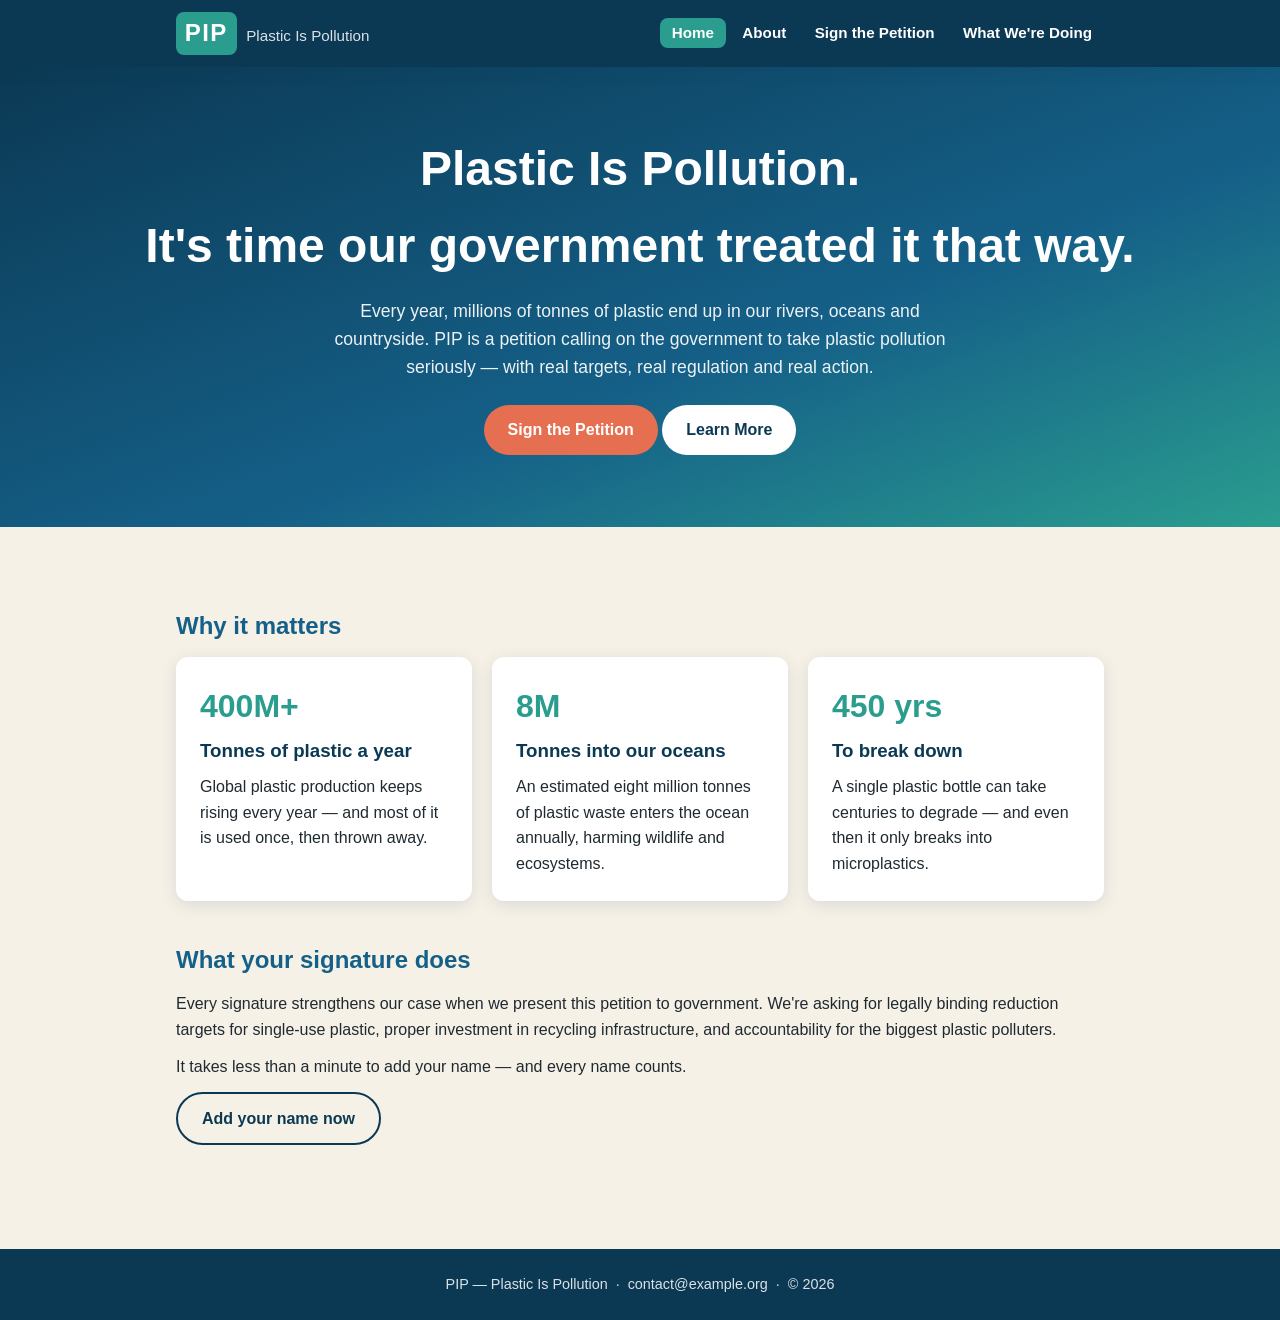
==== index.html @ 7ddf5d79 "Add PIP (Plastic Is Pollution) petition website Static site with Home, About, Sign the Petition and " ====
<!DOCTYPE html>
<html lang="en">
<head>
  <meta charset="UTF-8">
  <meta name="viewport" content="width=device-width, initial-scale=1.0">
  <title>PIP — Plastic Is Pollution</title>
  <link rel="stylesheet" href="css/styles.css">
</head>
<body>

  <header class="site-header">
    <div class="inner">
      <a class="brand" href="index.html">
        <span class="logo">PIP</span>
        <span class="tagline">Plastic Is Pollution</span>
      </a>
      <nav class="site-nav">
        <a href="index.html" class="active">Home</a>
        <a href="about.html">About</a>
        <a href="sign.html">Sign the Petition</a>
        <a href="what-we-are-doing.html">What We're Doing</a>
      </nav>
    </div>
  </header>

  <!-- EDIT ME: Hero headline and intro text -->
  <section class="hero">
    <h1>Plastic Is Pollution.<br>It's time our government treated it that way.</h1>
    <p>
      Every year, millions of tonnes of plastic end up in our rivers, oceans and
      countryside. PIP is a petition calling on the government to take plastic
      pollution seriously — with real targets, real regulation and real action.
    </p>
    <a class="btn btn-primary" href="sign.html">Sign the Petition</a>
    <a class="btn btn-secondary" href="about.html">Learn More</a>
  </section>

  <main>
    <!-- EDIT ME: These stats are placeholders — replace with sourced figures
         and add a citation for each one. -->
    <section>
      <h2>Why it matters</h2>
      <div class="card-grid">
        <div class="card">
          <span class="stat">400M+</span>
          <h3>Tonnes of plastic a year</h3>
          <p>Global plastic production keeps rising every year — and most of it is used once, then thrown away.</p>
        </div>
        <div class="card">
          <span class="stat">8M</span>
          <h3>Tonnes into our oceans</h3>
          <p>An estimated eight million tonnes of plastic waste enters the ocean annually, harming wildlife and ecosystems.</p>
        </div>
        <div class="card">
          <span class="stat">450 yrs</span>
          <h3>To break down</h3>
          <p>A single plastic bottle can take centuries to degrade — and even then it only breaks into microplastics.</p>
        </div>
      </div>
    </section>

    <!-- EDIT ME: Summary of what signing achieves -->
    <section>
      <h2>What your signature does</h2>
      <p>
        Every signature strengthens our case when we present this petition to
        government. We're asking for legally binding reduction targets for
        single-use plastic, proper investment in recycling infrastructure, and
        accountability for the biggest plastic polluters.
      </p>
      <p>
        It takes less than a minute to add your name — and every name counts.
      </p>
      <p><a class="btn btn-outline" href="sign.html">Add your name now</a></p>
    </section>
  </main>

  <footer class="site-footer">
    <!-- EDIT ME: contact email and social links -->
    <p>PIP — Plastic Is Pollution &nbsp;·&nbsp; contact@example.org &nbsp;·&nbsp; © 2026</p>
  </footer>

</body>
</html>
---- css/styles.css ----
/* ============================================================
   PIP — Plastic Is Pollution
   Shared stylesheet for all pages.
   Colours, fonts and spacing are defined once here as variables,
   so you can re-theme the whole site by editing this block.
   ============================================================ */

:root {
  --ocean-deep: #0b3954;
  --ocean: #156088;
  --sea-green: #2a9d8f;
  --sand: #f6f1e7;
  --coral: #e76f51;
  --ink: #1f2a30;
  --ink-soft: #4a5a63;
  --white: #ffffff;
  --max-width: 960px;
  --radius: 12px;
  --shadow: 0 4px 16px rgba(11, 57, 84, 0.12);
}

* {
  box-sizing: border-box;
  margin: 0;
  padding: 0;
}

body {
  font-family: "Segoe UI", "Helvetica Neue", Arial, sans-serif;
  color: var(--ink);
  background: var(--sand);
  line-height: 1.6;
}

img {
  max-width: 100%;
}

/* ---------- Header & navigation ---------- */

.site-header {
  background: var(--ocean-deep);
  color: var(--white);
  position: sticky;
  top: 0;
  z-index: 10;
  box-shadow: var(--shadow);
}

.site-header .inner {
  max-width: var(--max-width);
  margin: 0 auto;
  padding: 0.75rem 1rem;
  display: flex;
  align-items: center;
  justify-content: space-between;
  flex-wrap: wrap;
  gap: 0.5rem;
}

.brand {
  display: flex;
  align-items: baseline;
  gap: 0.6rem;
  text-decoration: none;
  color: var(--white);
}

.brand .logo {
  font-size: 1.5rem;
  font-weight: 800;
  letter-spacing: 0.06em;
  background: var(--sea-green);
  padding: 0.15rem 0.55rem;
  border-radius: 8px;
}

.brand .tagline {
  font-size: 0.95rem;
  opacity: 0.85;
}

.site-nav a {
  color: var(--white);
  text-decoration: none;
  padding: 0.4rem 0.75rem;
  border-radius: 8px;
  font-weight: 600;
  font-size: 0.95rem;
}

.site-nav a:hover {
  background: rgba(255, 255, 255, 0.15);
}

.site-nav a.active {
  background: var(--sea-green);
}

/* ---------- Hero banner ---------- */

.hero {
  background: linear-gradient(160deg, var(--ocean-deep), var(--ocean) 60%, var(--sea-green));
  color: var(--white);
  text-align: center;
  padding: 4rem 1rem 4.5rem;
}

.hero h1 {
  font-size: clamp(1.8rem, 5vw, 3rem);
  margin-bottom: 0.75rem;
}

.hero p {
  max-width: 640px;
  margin: 0 auto 1.5rem;
  font-size: 1.1rem;
  opacity: 0.92;
}

/* ---------- Buttons ---------- */

.btn {
  display: inline-block;
  border: none;
  cursor: pointer;
  text-decoration: none;
  font-weight: 700;
  font-size: 1rem;
  padding: 0.75rem 1.5rem;
  border-radius: 999px;
  transition: transform 0.1s ease, opacity 0.15s ease;
}

.btn:hover {
  transform: translateY(-1px);
  opacity: 0.92;
}

.btn-primary {
  background: var(--coral);
  color: var(--white);
}

.btn-secondary {
  background: var(--white);
  color: var(--ocean-deep);
}

.btn-outline {
  background: transparent;
  color: var(--ocean-deep);
  border: 2px solid var(--ocean-deep);
}

/* ---------- Page layout ---------- */

main {
  max-width: var(--max-width);
  margin: 0 auto;
  padding: 2.5rem 1rem 4rem;
}

.page-title {
  color: var(--ocean-deep);
  font-size: 2rem;
  margin-bottom: 0.5rem;
}

.page-intro {
  color: var(--ink-soft);
  max-width: 640px;
  margin-bottom: 2rem;
  font-size: 1.05rem;
}

section {
  margin-bottom: 2.5rem;
}

section h2 {
  color: var(--ocean);
  margin-bottom: 0.75rem;
}

section p + p {
  margin-top: 0.75rem;
}

/* ---------- Cards ---------- */

.card-grid {
  display: grid;
  grid-template-columns: repeat(auto-fit, minmax(260px, 1fr));
  gap: 1.25rem;
}

.card {
  background: var(--white);
  border-radius: var(--radius);
  box-shadow: var(--shadow);
  padding: 1.5rem;
}

.card h3 {
  color: var(--ocean-deep);
  margin-bottom: 0.5rem;
}

.card .stat {
  display: block;
  font-size: 2rem;
  font-weight: 800;
  color: var(--sea-green);
  margin-bottom: 0.25rem;
}

/* ---------- Status badges (What we're doing page) ---------- */

.badge {
  display: inline-block;
  font-size: 0.75rem;
  font-weight: 700;
  text-transform: uppercase;
  letter-spacing: 0.05em;
  padding: 0.2rem 0.6rem;
  border-radius: 999px;
  margin-bottom: 0.6rem;
}

.badge-now {
  background: #d9f2ee;
  color: #1a7268;
}

.badge-next {
  background: #fdeee7;
  color: #b5522f;
}

.badge-done {
  background: #e2e8f0;
  color: #44546a;
}

/* ---------- Petition form ---------- */

.form-card {
  background: var(--white);
  border-radius: var(--radius);
  box-shadow: var(--shadow);
  padding: 2rem;
  max-width: 560px;
}

.form-field {
  margin-bottom: 1.1rem;
}

.form-field label {
  display: block;
  font-weight: 600;
  margin-bottom: 0.3rem;
  color: var(--ocean-deep);
}

.form-field .hint {
  font-size: 0.85rem;
  color: var(--ink-soft);
  margin-top: 0.2rem;
}

.form-field input[type="text"],
.form-field input[type="email"],
.form-field textarea {
  width: 100%;
  padding: 0.65rem 0.8rem;
  border: 1px solid #c3ccd2;
  border-radius: 8px;
  font-size: 1rem;
  font-family: inherit;
}

.form-field input:focus,
.form-field textarea:focus {
  outline: 2px solid var(--sea-green);
  border-color: var(--sea-green);
}

.checkbox-field {
  display: flex;
  gap: 0.6rem;
  align-items: flex-start;
  font-size: 0.95rem;
  color: var(--ink-soft);
}

.checkbox-field input {
  margin-top: 0.3rem;
}

.form-message {
  margin-top: 1rem;
  padding: 0.75rem 1rem;
  border-radius: 8px;
  display: none;
}

.form-message.success {
  display: block;
  background: #d9f2ee;
  color: #1a7268;
}

.form-message.error {
  display: block;
  background: #fdeee7;
  color: #b5522f;
}

/* ---------- Signature document ---------- */

.signature-tools {
  display: flex;
  align-items: center;
  gap: 0.75rem;
  flex-wrap: wrap;
  margin-bottom: 1rem;
}

.signature-count {
  font-weight: 700;
  color: var(--ocean-deep);
}

.signature-table-wrap {
  overflow-x: auto;
  background: var(--white);
  border-radius: var(--radius);
  box-shadow: var(--shadow);
}

table.signatures {
  width: 100%;
  border-collapse: collapse;
  min-width: 520px;
}

table.signatures th,
table.signatures td {
  text-align: left;
  padding: 0.7rem 1rem;
  border-bottom: 1px solid #e8e4da;
  font-size: 0.95rem;
}

table.signatures th {
  background: var(--ocean-deep);
  color: var(--white);
  font-size: 0.85rem;
  text-transform: uppercase;
  letter-spacing: 0.04em;
}

table.signatures tr:last-child td {
  border-bottom: none;
}

.empty-note {
  padding: 1.5rem;
  color: var(--ink-soft);
  font-style: italic;
}

/* ---------- Footer ---------- */

.site-footer {
  background: var(--ocean-deep);
  color: rgba(255, 255, 255, 0.85);
  text-align: center;
  padding: 1.5rem 1rem;
  font-size: 0.9rem;
}

.site-footer a {
  color: var(--white);
}

/* ---------- Print view: turn the sign page into a clean document ---------- */

@media print {
  .site-header,
  .site-footer,
  .hero,
  .form-card,
  .signature-tools,
  .no-print {
    display: none !important;
  }

  body {
    background: var(--white);
  }

  .signature-table-wrap {
    box-shadow: none;
  }
}
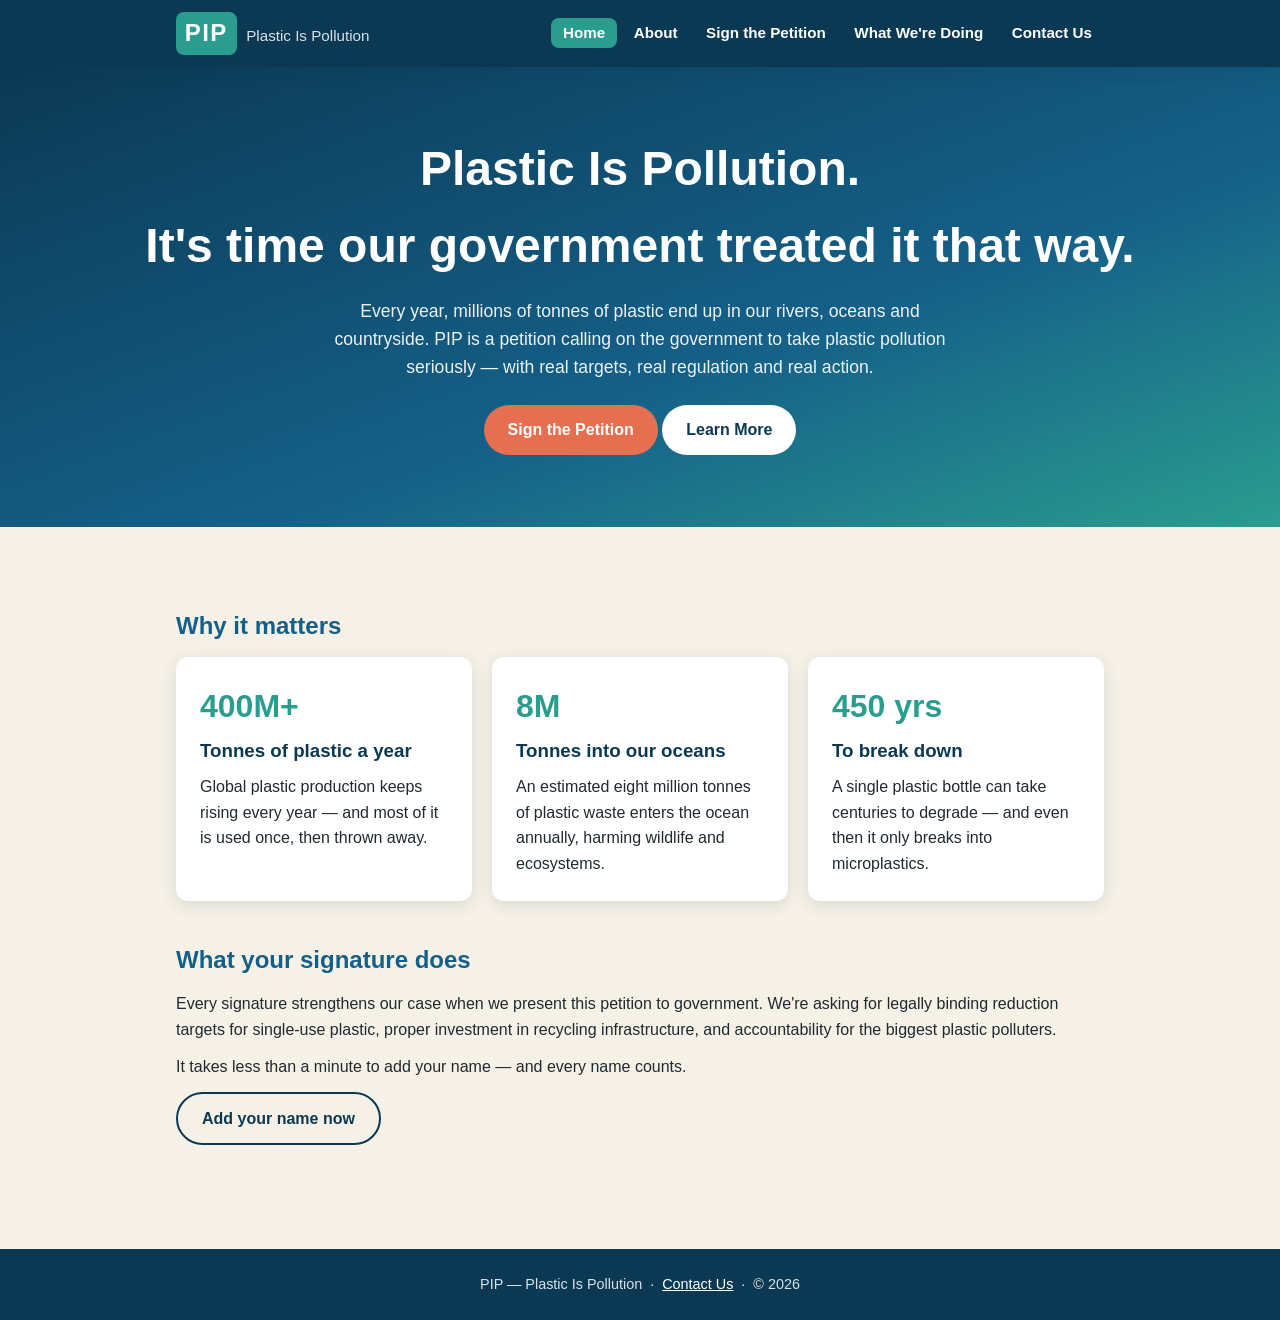
==== commit 56fe37a4: "Add Contact Us page with parent-run contact details New contact page makes clear the campaign is run" ====
--- a/index.html
+++ b/index.html
@@ -19,6 +19,7 @@
         <a href="about.html">About</a>
         <a href="sign.html">Sign the Petition</a>
         <a href="what-we-are-doing.html">What We're Doing</a>
+        <a href="contact.html">Contact Us</a>
       </nav>
     </div>
   </header>
@@ -76,8 +77,8 @@
   </main>
 
   <footer class="site-footer">
-    <!-- EDIT ME: contact email and social links -->
-    <p>PIP — Plastic Is Pollution &nbsp;·&nbsp; contact@example.org &nbsp;·&nbsp; © 2026</p>
+    <!-- EDIT ME: social links (contact details live on contact.html) -->
+    <p>PIP — Plastic Is Pollution &nbsp;·&nbsp; <a href="contact.html">Contact Us</a> &nbsp;·&nbsp; © 2026</p>
   </footer>
 
 </body>
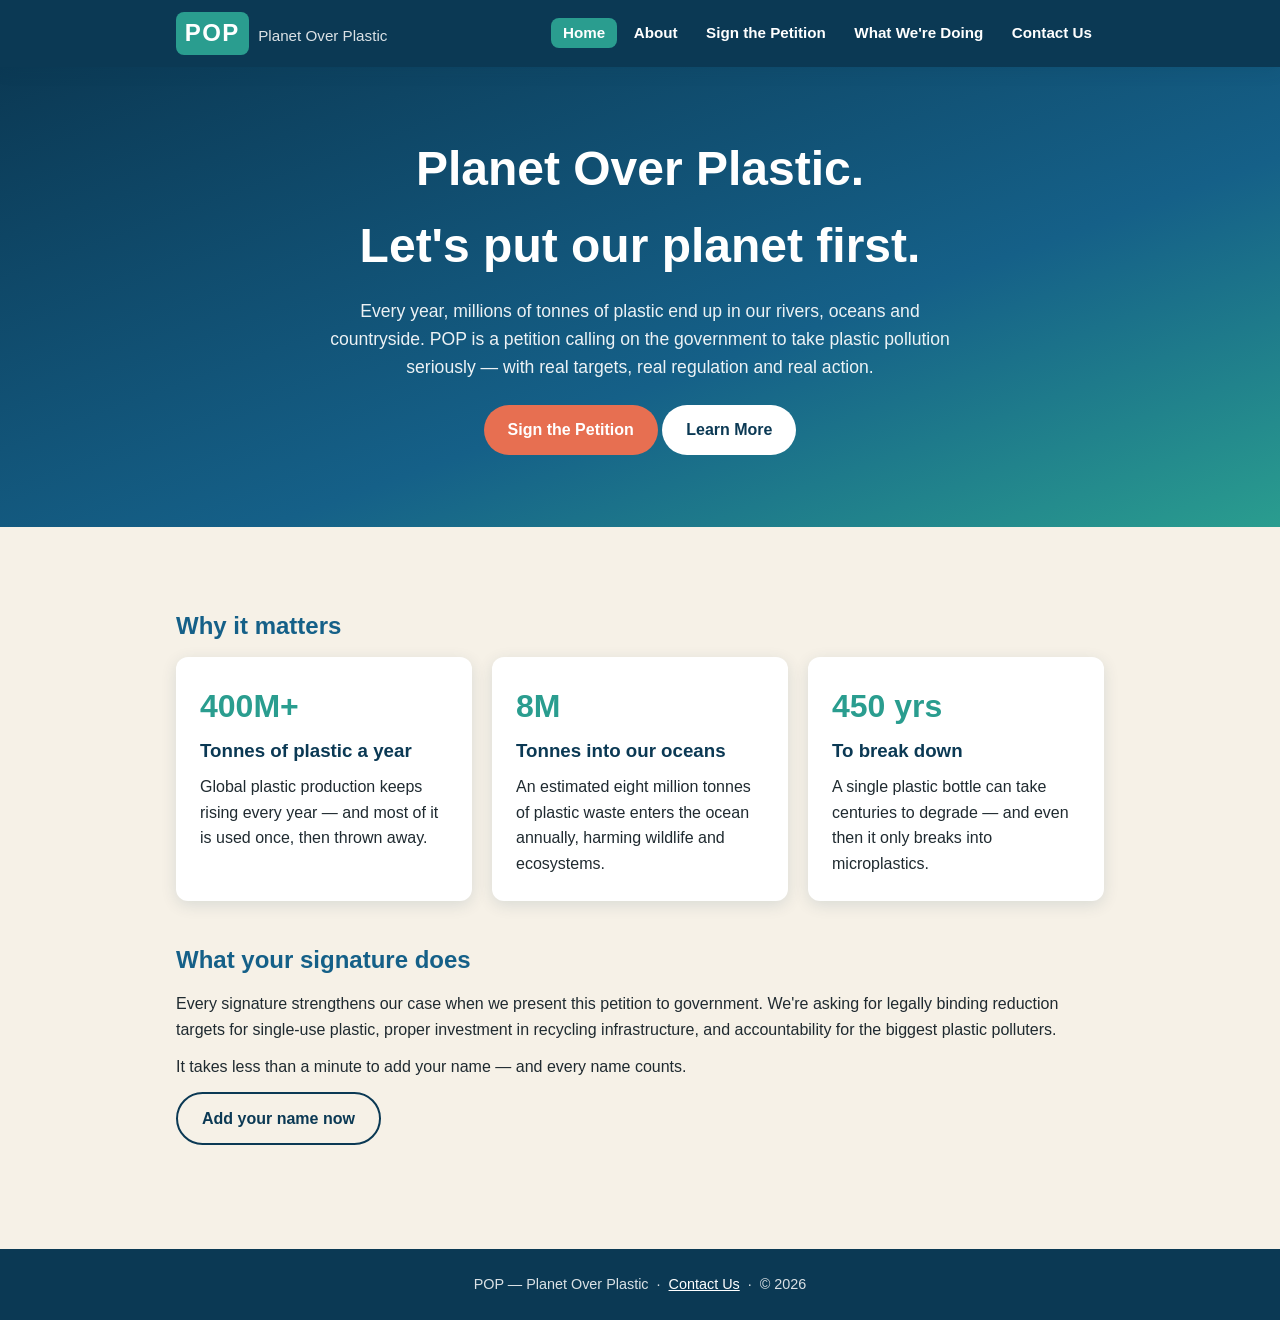
==== commit bdbab980: "Rename campaign to Planet Over Plastic (POP) The group voted for the new name. Update the logo badge" ====
--- a/index.html
+++ b/index.html
@@ -3,7 +3,7 @@
 <head>
   <meta charset="UTF-8">
   <meta name="viewport" content="width=device-width, initial-scale=1.0">
-  <title>PIP — Plastic Is Pollution</title>
+  <title>POP — Planet Over Plastic</title>
   <link rel="stylesheet" href="css/styles.css">
 </head>
 <body>
@@ -11,8 +11,8 @@
   <header class="site-header">
     <div class="inner">
       <a class="brand" href="index.html">
-        <span class="logo">PIP</span>
-        <span class="tagline">Plastic Is Pollution</span>
+        <span class="logo">POP</span>
+        <span class="tagline">Planet Over Plastic</span>
       </a>
       <nav class="site-nav">
         <a href="index.html" class="active">Home</a>
@@ -26,10 +26,10 @@
 
   <!-- EDIT ME: Hero headline and intro text -->
   <section class="hero">
-    <h1>Plastic Is Pollution.<br>It's time our government treated it that way.</h1>
+    <h1>Planet Over Plastic.<br>Let's put our planet first.</h1>
     <p>
       Every year, millions of tonnes of plastic end up in our rivers, oceans and
-      countryside. PIP is a petition calling on the government to take plastic
+      countryside. POP is a petition calling on the government to take plastic
       pollution seriously — with real targets, real regulation and real action.
     </p>
     <a class="btn btn-primary" href="sign.html">Sign the Petition</a>
@@ -78,7 +78,7 @@
 
   <footer class="site-footer">
     <!-- EDIT ME: social links (contact details live on contact.html) -->
-    <p>PIP — Plastic Is Pollution &nbsp;·&nbsp; <a href="contact.html">Contact Us</a> &nbsp;·&nbsp; © 2026</p>
+    <p>POP — Planet Over Plastic &nbsp;·&nbsp; <a href="contact.html">Contact Us</a> &nbsp;·&nbsp; © 2026</p>
   </footer>
 
 </body>
--- a/css/styles.css
+++ b/css/styles.css
@@ -1,5 +1,5 @@
 /* ============================================================
-   PIP — Plastic Is Pollution
+   POP — Planet Over Plastic
    Shared stylesheet for all pages.
    Colours, fonts and spacing are defined once here as variables,
    so you can re-theme the whole site by editing this block.
